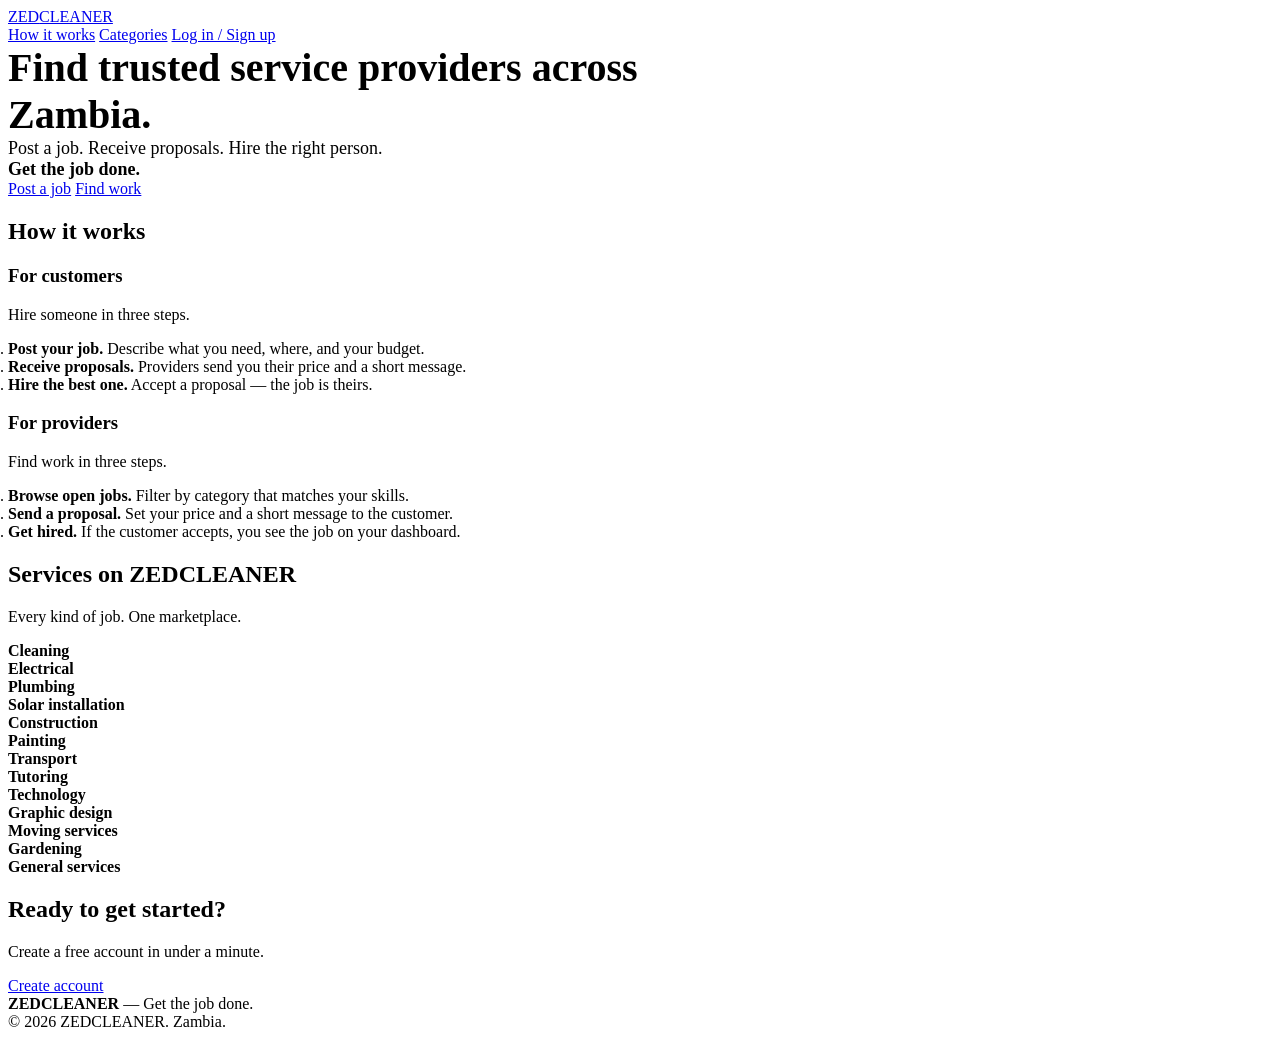
==== index.html @ 7446466c "Add index.html — landing page" ====
<!DOCTYPE html>
<html lang="en">
<head>
  <meta charset="UTF-8" />
  <meta name="viewport" content="width=device-width, initial-scale=1.0" />
  <title>ZEDCLEANER — Get the job done.</title>
  <meta name="description" content="ZEDCLEANER is a service marketplace for Zambia. Post a job, receive proposals, hire the right person." />

  <!-- The ONLY stylesheet in the project -->
  <link rel="stylesheet" href="assets/css/style.css" />
</head>
<body>

  <!-- ========== NAVBAR ========== -->
  <header class="navbar">
    <div class="container navbar-inner">
      <a href="index.html" class="brand">ZED<span>CLEANER</span></a>
      <nav class="nav-links">
        <a href="#how">How it works</a>
        <a href="#categories">Categories</a>
        <a href="auth.html" class="btn btn-primary btn-sm">Log in / Sign up</a>
      </nav>
    </div>
  </header>

  <!-- ========== HERO ========== -->
  <section class="section">
    <div class="container center">
      <h1 style="font-size: 40px; max-width: 720px; margin: 0 auto var(--sp-3);">
        Find trusted service providers across Zambia.
      </h1>
      <p class="muted" style="font-size: 18px; max-width: 600px; margin: 0 auto var(--sp-5);">
        Post a job. Receive proposals. Hire the right person.<br />
        <strong style="color: var(--blue-600);">Get the job done.</strong>
      </p>
      <div class="flex" style="justify-content: center; flex-wrap: wrap;">
        <a href="auth.html" class="btn btn-primary">Post a job</a>
        <a href="auth.html" class="btn btn-outline">Find work</a>
      </div>
    </div>
  </section>

  <!-- ========== HOW IT WORKS ========== -->
  <section id="how" class="section" style="background: var(--white); border-top: 1px solid var(--line); border-bottom: 1px solid var(--line);">
    <div class="container">
      <h2 class="center mb-4">How it works</h2>

      <div class="grid grid-2">

        <!-- Customer flow -->
        <div class="card">
          <h3>For customers</h3>
          <p class="muted small">Hire someone in three steps.</p>
          <ol style="padding-left: var(--sp-5); color: var(--ink-700);">
            <li class="mb-2"><strong>Post your job.</strong> Describe what you need, where, and your budget.</li>
            <li class="mb-2"><strong>Receive proposals.</strong> Providers send you their price and a short message.</li>
            <li><strong>Hire the best one.</strong> Accept a proposal — the job is theirs.</li>
          </ol>
        </div>

        <!-- Provider flow -->
        <div class="card">
          <h3>For providers</h3>
          <p class="muted small">Find work in three steps.</p>
          <ol style="padding-left: var(--sp-5); color: var(--ink-700);">
            <li class="mb-2"><strong>Browse open jobs.</strong> Filter by category that matches your skills.</li>
            <li class="mb-2"><strong>Send a proposal.</strong> Set your price and a short message to the customer.</li>
            <li><strong>Get hired.</strong> If the customer accepts, you see the job on your dashboard.</li>
          </ol>
        </div>

      </div>
    </div>
  </section>

  <!-- ========== CATEGORIES ========== -->
  <section id="categories" class="section">
    <div class="container">
      <h2 class="center">Services on ZEDCLEANER</h2>
      <p class="center muted mb-4">Every kind of job. One marketplace.</p>

      <div class="grid grid-3">
        <div class="card center"><strong>Cleaning</strong></div>
        <div class="card center"><strong>Electrical</strong></div>
        <div class="card center"><strong>Plumbing</strong></div>
        <div class="card center"><strong>Solar installation</strong></div>
        <div class="card center"><strong>Construction</strong></div>
        <div class="card center"><strong>Painting</strong></div>
        <div class="card center"><strong>Transport</strong></div>
        <div class="card center"><strong>Tutoring</strong></div>
        <div class="card center"><strong>Technology</strong></div>
        <div class="card center"><strong>Graphic design</strong></div>
        <div class="card center"><strong>Moving services</strong></div>
        <div class="card center"><strong>Gardening</strong></div>
        <div class="card center"><strong>General services</strong></div>
      </div>
    </div>
  </section>

  <!-- ========== CTA ========== -->
  <section class="section">
    <div class="container">
      <div class="card center" style="background: var(--blue-50); border-color: var(--blue-100); padding: var(--sp-7) var(--sp-5);">
        <h2>Ready to get started?</h2>
        <p class="muted mb-4">Create a free account in under a minute.</p>
        <a href="auth.html" class="btn btn-primary">Create account</a>
      </div>
    </div>
  </section>

  <!-- ========== FOOTER ========== -->
  <footer class="footer">
    <div class="container flex-between flex-wrap">
      <div><strong>ZEDCLEANER</strong> — Get the job done.</div>
      <div class="small">© <span id="year"></span> ZEDCLEANER. Zambia.</div>
    </div>
  </footer>

  <!-- Tiny inline script — sets the year in the footer.
       This is the ONLY JS on this page, and it's harmless. -->
  <script>
    document.getElementById("year").textContent = new Date().getFullYear();
  </script>
</body>
</html>
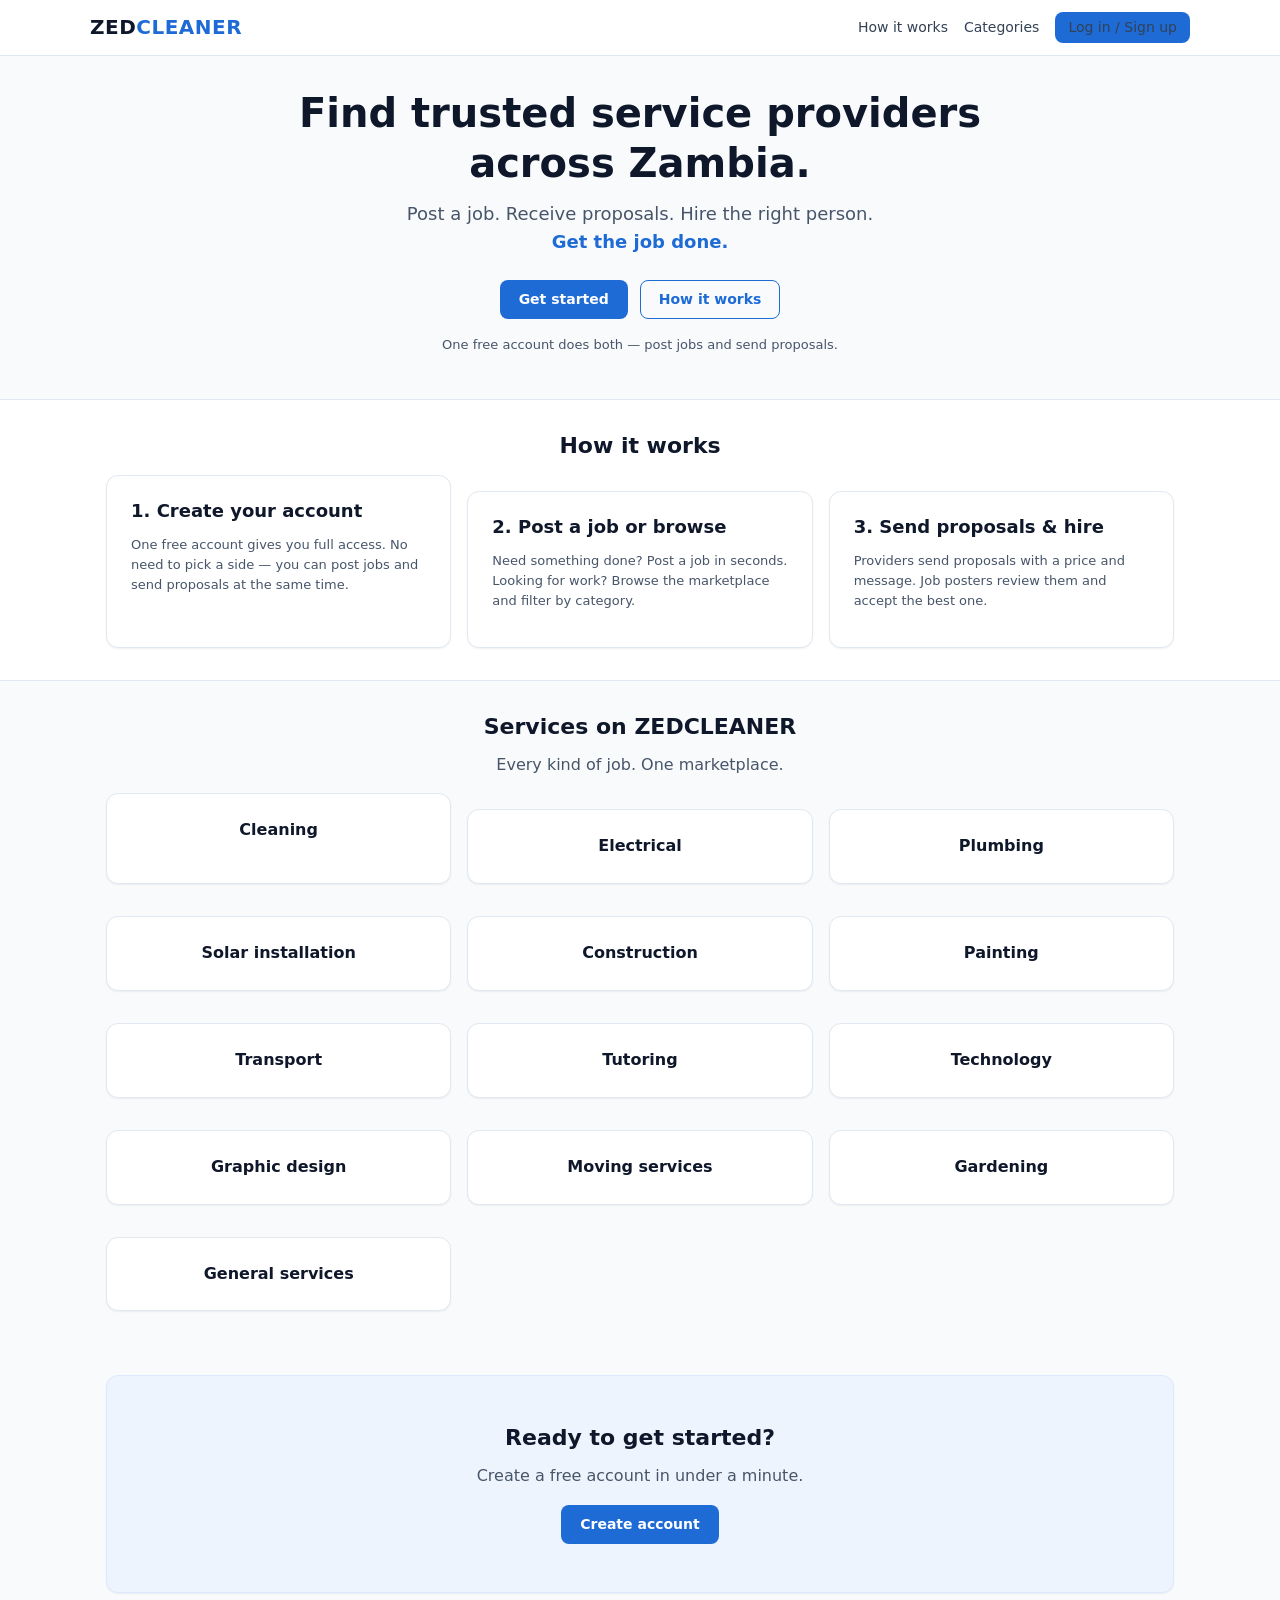
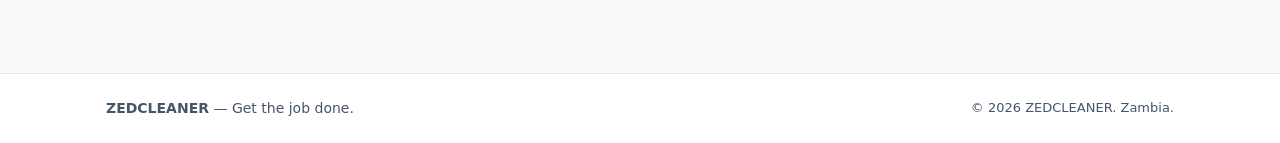
==== commit 2617e9ea: "Update index.html — point at unified flow" ====
--- a/index.html
+++ b/index.html
@@ -6,7 +6,6 @@
   <title>ZEDCLEANER — Get the job done.</title>
   <meta name="description" content="ZEDCLEANER is a service marketplace for Zambia. Post a job, receive proposals, hire the right person." />
 
-  <!-- The ONLY stylesheet in the project -->
   <link rel="stylesheet" href="assets/css/style.css" />
 </head>
 <body>
@@ -34,9 +33,10 @@
         <strong style="color: var(--blue-600);">Get the job done.</strong>
       </p>
       <div class="flex" style="justify-content: center; flex-wrap: wrap;">
-        <a href="auth.html" class="btn btn-primary">Post a job</a>
-        <a href="auth.html" class="btn btn-outline">Find work</a>
+        <a href="auth.html" class="btn btn-primary">Get started</a>
+        <a href="#how" class="btn btn-outline">How it works</a>
       </div>
+      <p class="small muted mt-4">One free account does both — post jobs and send proposals.</p>
     </div>
   </section>
 
@@ -45,28 +45,30 @@
     <div class="container">
       <h2 class="center mb-4">How it works</h2>
 
-      <div class="grid grid-2">
+      <div class="grid grid-3">
 
-        <!-- Customer flow -->
         <div class="card">
-          <h3>For customers</h3>
-          <p class="muted small">Hire someone in three steps.</p>
-          <ol style="padding-left: var(--sp-5); color: var(--ink-700);">
-            <li class="mb-2"><strong>Post your job.</strong> Describe what you need, where, and your budget.</li>
-            <li class="mb-2"><strong>Receive proposals.</strong> Providers send you their price and a short message.</li>
-            <li><strong>Hire the best one.</strong> Accept a proposal — the job is theirs.</li>
-          </ol>
+          <h3>1. Create your account</h3>
+          <p class="muted small">
+            One free account gives you full access. No need to pick a side —
+            you can post jobs and send proposals at the same time.
+          </p>
         </div>
 
-        <!-- Provider flow -->
         <div class="card">
-          <h3>For providers</h3>
-          <p class="muted small">Find work in three steps.</p>
-          <ol style="padding-left: var(--sp-5); color: var(--ink-700);">
-            <li class="mb-2"><strong>Browse open jobs.</strong> Filter by category that matches your skills.</li>
-            <li class="mb-2"><strong>Send a proposal.</strong> Set your price and a short message to the customer.</li>
-            <li><strong>Get hired.</strong> If the customer accepts, you see the job on your dashboard.</li>
-          </ol>
+          <h3>2. Post a job or browse</h3>
+          <p class="muted small">
+            Need something done? Post a job in seconds. Looking for work?
+            Browse the marketplace and filter by category.
+          </p>
+        </div>
+
+        <div class="card">
+          <h3>3. Send proposals & hire</h3>
+          <p class="muted small">
+            Providers send proposals with a price and message. Job posters
+            review them and accept the best one.
+          </p>
         </div>
 
       </div>
@@ -116,8 +118,6 @@
     </div>
   </footer>
 
-  <!-- Tiny inline script — sets the year in the footer.
-       This is the ONLY JS on this page, and it's harmless. -->
   <script>
     document.getElementById("year").textContent = new Date().getFullYear();
   </script>
--- a/assets/css/style.css
+++ b/assets/css/style.css
@@ -0,0 +1,679 @@
+/* ============================================================
+   ZEDCLEANER — assets/css/style.css
+   ------------------------------------------------------------
+   The ONLY stylesheet in the project.
+   Every HTML page links to this file.
+
+   SECTIONS:
+     1. Design tokens (colors, spacing)
+     2. Base / reset
+     3. Typography
+     4. Layout (container, grid, flex)
+     5. Navbar
+     6. Footer
+     7. Buttons
+     8. Forms
+     9. Cards
+    10. Badges (status pills)
+    11. Alerts (messages)
+    12. Auth page
+    13. Dashboard shell
+    14. Job cards
+    15. Proposal cards
+    16. Tables (admin)
+    17. Empty states
+    18. Responsive
+   ============================================================ */
+
+
+/* ============================================================
+   1. DESIGN TOKENS
+   ============================================================ */
+:root {
+  /* Brand blues */
+  --blue-700: #1755ab;
+  --blue-600: #1e6bd6;
+  --blue-500: #3b82f6;
+  --blue-100: #dbeafe;
+  --blue-50:  #eef4fd;
+
+  /* Text + structure */
+  --ink-900: #0f172a;
+  --ink-700: #334155;
+  --ink-600: #475569;
+  --ink-400: #94a3b8;
+  --line:    #e2e8f0;
+  --bg:      #f8fafc;
+  --white:   #ffffff;
+
+  /* Status */
+  --green:   #16a34a;
+  --green-bg:#dcfce7;
+  --red:     #dc2626;
+  --red-bg:  #fee2e2;
+  --amber:   #d97706;
+  --amber-bg:#fef3c7;
+
+  /* Spacing scale */
+  --sp-1: 4px;
+  --sp-2: 8px;
+  --sp-3: 12px;
+  --sp-4: 16px;
+  --sp-5: 24px;
+  --sp-6: 32px;
+  --sp-7: 48px;
+
+  /* Radius + shadow */
+  --radius:    8px;
+  --radius-lg: 12px;
+  --shadow-sm: 0 1px 2px rgba(15, 23, 42, 0.06);
+  --shadow-md: 0 4px 12px rgba(15, 23, 42, 0.08);
+
+  /* Font */
+  --font: system-ui, -apple-system, "Segoe UI", Roboto, Helvetica, Arial, sans-serif;
+}
+
+
+/* ============================================================
+   2. BASE / RESET
+   ============================================================ */
+*, *::before, *::after { box-sizing: border-box; }
+
+html, body { margin: 0; padding: 0; }
+
+body {
+  font-family: var(--font);
+  font-size: 16px;
+  line-height: 1.55;
+  color: var(--ink-900);
+  background: var(--bg);
+  min-height: 100vh;
+}
+
+img { max-width: 100%; display: block; }
+
+a { color: var(--blue-600); text-decoration: none; }
+a:hover { text-decoration: underline; }
+
+
+/* ============================================================
+   3. TYPOGRAPHY
+   ============================================================ */
+h1, h2, h3, h4 {
+  color: var(--ink-900);
+  line-height: 1.25;
+  margin: 0 0 var(--sp-3) 0;
+  font-weight: 700;
+}
+h1 { font-size: 28px; }
+h2 { font-size: 22px; }
+h3 { font-size: 18px; }
+h4 { font-size: 16px; }
+
+p  { margin: 0 0 var(--sp-3) 0; color: var(--ink-700); }
+
+.muted   { color: var(--ink-600); }
+.small   { font-size: 13px; }
+.center  { text-align: center; }
+
+
+/* ============================================================
+   4. LAYOUT
+   ============================================================ */
+.container {
+  width: 100%;
+  max-width: 1100px;
+  margin: 0 auto;
+  padding: 0 var(--sp-4);
+}
+
+.container-narrow {
+  max-width: 520px;
+}
+
+.section {
+  padding: var(--sp-6) 0;
+}
+
+.grid   { display: grid; gap: var(--sp-4); }
+.grid-2 { grid-template-columns: repeat(2, 1fr); }
+.grid-3 { grid-template-columns: repeat(3, 1fr); }
+
+.flex         { display: flex; gap: var(--sp-3); }
+.flex-between { display: flex; justify-content: space-between; align-items: center; gap: var(--sp-3); }
+.flex-wrap    { flex-wrap: wrap; }
+.flex-col     { flex-direction: column; }
+.items-center { align-items: center; }
+
+.mt-2 { margin-top: var(--sp-2); }
+.mt-4 { margin-top: var(--sp-4); }
+.mt-6 { margin-top: var(--sp-6); }
+.mb-2 { margin-bottom: var(--sp-2); }
+.mb-4 { margin-bottom: var(--sp-4); }
+
+
+/* ============================================================
+   5. NAVBAR
+   ============================================================ */
+.navbar {
+  background: var(--white);
+  border-bottom: 1px solid var(--line);
+  position: sticky;
+  top: 0;
+  z-index: 100;
+}
+.navbar-inner {
+  display: flex;
+  justify-content: space-between;
+  align-items: center;
+  padding: var(--sp-3) 0;
+}
+.brand {
+  font-weight: 800;
+  font-size: 20px;
+  color: var(--ink-900);
+  letter-spacing: 0.5px;
+}
+.brand span { color: var(--blue-600); }
+.brand:hover { text-decoration: none; }
+
+.nav-links {
+  display: flex;
+  gap: var(--sp-4);
+  align-items: center;
+}
+.nav-links a {
+  color: var(--ink-700);
+  font-weight: 500;
+  font-size: 14px;
+}
+.nav-links a:hover { color: var(--blue-600); text-decoration: none; }
+
+
+/* ============================================================
+   6. FOOTER
+   ============================================================ */
+.footer {
+  border-top: 1px solid var(--line);
+  margin-top: var(--sp-7);
+  padding: var(--sp-5) 0;
+  color: var(--ink-600);
+  font-size: 14px;
+  background: var(--white);
+}
+
+
+/* ============================================================
+   7. BUTTONS
+   ============================================================ */
+.btn {
+  display: inline-flex;
+  align-items: center;
+  justify-content: center;
+  gap: var(--sp-2);
+  padding: 10px 18px;
+  border-radius: var(--radius);
+  border: 1px solid transparent;
+  font-family: inherit;
+  font-size: 14px;
+  font-weight: 600;
+  cursor: pointer;
+  transition: background 0.15s, border-color 0.15s, color 0.15s;
+  text-decoration: none;
+  line-height: 1.2;
+}
+.btn:hover { text-decoration: none; }
+
+.btn-primary {
+  background: var(--blue-600);
+  color: var(--white);
+}
+.btn-primary:hover { background: var(--blue-700); }
+
+.btn-outline {
+  background: transparent;
+  color: var(--blue-600);
+  border-color: var(--blue-600);
+}
+.btn-outline:hover { background: var(--blue-50); }
+
+.btn-ghost {
+  background: transparent;
+  color: var(--ink-700);
+  border-color: var(--line);
+}
+.btn-ghost:hover { background: var(--bg); }
+
+.btn-danger {
+  background: var(--red);
+  color: var(--white);
+}
+.btn-danger:hover { background: #b91c1c; }
+
+.btn-success {
+  background: var(--green);
+  color: var(--white);
+}
+.btn-success:hover { background: #15803d; }
+
+.btn-sm { padding: 6px 12px; font-size: 13px; }
+.btn-block { width: 100%; }
+
+.btn:disabled {
+  opacity: 0.5;
+  cursor: not-allowed;
+}
+
+
+/* ============================================================
+   8. FORMS
+   ============================================================ */
+.field { margin-bottom: var(--sp-4); }
+
+.field label {
+  display: block;
+  margin-bottom: var(--sp-2);
+  font-size: 14px;
+  font-weight: 600;
+  color: var(--ink-700);
+}
+
+.input,
+.select,
+.textarea {
+  width: 100%;
+  padding: 10px 12px;
+  border: 1px solid var(--line);
+  border-radius: var(--radius);
+  font-family: inherit;
+  font-size: 15px;
+  background: var(--white);
+  color: var(--ink-900);
+  transition: border-color 0.15s, box-shadow 0.15s;
+}
+.input:focus,
+.select:focus,
+.textarea:focus {
+  outline: none;
+  border-color: var(--blue-500);
+  box-shadow: 0 0 0 3px var(--blue-100);
+}
+
+.textarea {
+  min-height: 110px;
+  resize: vertical;
+}
+
+.field-hint {
+  font-size: 12px;
+  color: var(--ink-600);
+  margin-top: var(--sp-1);
+}
+
+
+/* ============================================================
+   9. CARDS
+   ============================================================ */
+.card {
+  background: var(--white);
+  border: 1px solid var(--line);
+  border-radius: var(--radius-lg);
+  padding: var(--sp-5);
+  box-shadow: var(--shadow-sm);
+}
+.card + .card { margin-top: var(--sp-4); }
+
+.card-header {
+  display: flex;
+  justify-content: space-between;
+  align-items: flex-start;
+  gap: var(--sp-3);
+  margin-bottom: var(--sp-3);
+}
+
+.card-title {
+  margin: 0;
+  font-size: 17px;
+  font-weight: 700;
+}
+
+.card-meta {
+  display: flex;
+  gap: var(--sp-3);
+  flex-wrap: wrap;
+  font-size: 13px;
+  color: var(--ink-600);
+  margin-top: var(--sp-2);
+}
+
+
+/* ============================================================
+   10. BADGES
+   ============================================================ */
+.badge {
+  display: inline-block;
+  padding: 3px 10px;
+  border-radius: 999px;
+  font-size: 12px;
+  font-weight: 700;
+  text-transform: uppercase;
+  letter-spacing: 0.3px;
+}
+
+.badge-open     { background: var(--blue-50); color: var(--blue-700); }
+.badge-hired    { background: var(--green-bg); color: var(--green); }
+.badge-closed   { background: var(--line);    color: var(--ink-600); }
+
+.badge-pending  { background: var(--amber-bg); color: var(--amber); }
+.badge-accepted { background: var(--green-bg); color: var(--green); }
+.badge-rejected { background: var(--red-bg);   color: var(--red); }
+
+.badge-category {
+  background: var(--blue-50);
+  color: var(--blue-700);
+  text-transform: none;
+  letter-spacing: 0;
+  font-weight: 600;
+}
+
+
+/* ============================================================
+   11. ALERTS
+   ============================================================ */
+.alert {
+  padding: var(--sp-3) var(--sp-4);
+  border-radius: var(--radius);
+  font-size: 14px;
+  margin-bottom: var(--sp-4);
+  border: 1px solid transparent;
+}
+.alert-error   { background: var(--red-bg);   color: #7f1d1d; border-color: #fecaca; }
+.alert-success { background: var(--green-bg); color: #14532d; border-color: #bbf7d0; }
+.alert-info    { background: var(--blue-50);  color: var(--blue-700); border-color: var(--blue-100); }
+
+
+/* ============================================================
+   12. AUTH PAGE
+   ============================================================ */
+.auth-wrap {
+  min-height: 100vh;
+  display: flex;
+  align-items: center;
+  justify-content: center;
+  padding: var(--sp-5) var(--sp-4);
+  background: linear-gradient(180deg, var(--blue-50) 0%, var(--bg) 100%);
+}
+.auth-card {
+  width: 100%;
+  max-width: 460px;
+  background: var(--white);
+  border: 1px solid var(--line);
+  border-radius: var(--radius-lg);
+  padding: var(--sp-6);
+  box-shadow: var(--shadow-md);
+}
+.auth-logo {
+  font-size: 24px;
+  font-weight: 800;
+  text-align: center;
+  margin-bottom: var(--sp-2);
+}
+.auth-logo span { color: var(--blue-600); }
+.auth-tagline {
+  text-align: center;
+  color: var(--ink-600);
+  font-size: 14px;
+  margin-bottom: var(--sp-5);
+}
+
+.tabs {
+  display: flex;
+  border-bottom: 1px solid var(--line);
+  margin-bottom: var(--sp-5);
+}
+.tab {
+  flex: 1;
+  padding: var(--sp-3);
+  text-align: center;
+  font-weight: 600;
+  font-size: 14px;
+  color: var(--ink-600);
+  cursor: pointer;
+  border-bottom: 2px solid transparent;
+  background: none;
+  border-top: none;
+  border-left: none;
+  border-right: none;
+  font-family: inherit;
+}
+.tab.active {
+  color: var(--blue-600);
+  border-bottom-color: var(--blue-600);
+}
+.tab:hover { color: var(--blue-600); }
+
+.role-picker {
+  display: grid;
+  grid-template-columns: 1fr 1fr;
+  gap: var(--sp-2);
+  margin-bottom: var(--sp-4);
+}
+.role-option {
+  border: 2px solid var(--line);
+  border-radius: var(--radius);
+  padding: var(--sp-3);
+  text-align: center;
+  cursor: pointer;
+  font-size: 14px;
+  font-weight: 600;
+  color: var(--ink-700);
+  background: var(--white);
+}
+.role-option.selected {
+  border-color: var(--blue-600);
+  background: var(--blue-50);
+  color: var(--blue-700);
+}
+
+
+/* ============================================================
+   13. DASHBOARD SHELL
+   ============================================================ */
+.page {
+  padding: var(--sp-5) 0 var(--sp-7);
+}
+.page-header {
+  display: flex;
+  justify-content: space-between;
+  align-items: flex-start;
+  gap: var(--sp-4);
+  flex-wrap: wrap;
+  margin-bottom: var(--sp-5);
+}
+.page-title {
+  margin: 0 0 var(--sp-1) 0;
+  font-size: 24px;
+}
+.page-subtitle {
+  color: var(--ink-600);
+  font-size: 14px;
+  margin: 0;
+}
+
+.stat-row {
+  display: grid;
+  grid-template-columns: repeat(4, 1fr);
+  gap: var(--sp-3);
+  margin-bottom: var(--sp-5);
+}
+.stat {
+  background: var(--white);
+  border: 1px solid var(--line);
+  border-radius: var(--radius-lg);
+  padding: var(--sp-4);
+  box-shadow: var(--shadow-sm);
+}
+.stat-label {
+  font-size: 12px;
+  color: var(--ink-600);
+  text-transform: uppercase;
+  letter-spacing: 0.4px;
+  font-weight: 600;
+}
+.stat-value {
+  font-size: 26px;
+  font-weight: 800;
+  color: var(--ink-900);
+  margin-top: var(--sp-1);
+}
+
+.toolbar {
+  display: flex;
+  gap: var(--sp-3);
+  flex-wrap: wrap;
+  align-items: center;
+  margin-bottom: var(--sp-4);
+}
+.toolbar .input,
+.toolbar .select {
+  max-width: 260px;
+}
+
+
+/* ============================================================
+   14. JOB CARDS
+   ============================================================ */
+.job-list {
+  display: grid;
+  gap: var(--sp-3);
+}
+.job-card {
+  background: var(--white);
+  border: 1px solid var(--line);
+  border-radius: var(--radius-lg);
+  padding: var(--sp-4);
+  box-shadow: var(--shadow-sm);
+  transition: border-color 0.15s, box-shadow 0.15s;
+}
+.job-card:hover {
+  border-color: var(--blue-500);
+  box-shadow: var(--shadow-md);
+}
+.job-card h3 {
+  margin: 0 0 var(--sp-2) 0;
+  font-size: 17px;
+}
+.job-card .desc {
+  color: var(--ink-700);
+  font-size: 14px;
+  margin: var(--sp-2) 0;
+  display: -webkit-box;
+  -webkit-line-clamp: 2;
+  -webkit-box-orient: vertical;
+  overflow: hidden;
+}
+.job-card .meta {
+  display: flex;
+  gap: var(--sp-3);
+  flex-wrap: wrap;
+  font-size: 13px;
+  color: var(--ink-600);
+  margin-top: var(--sp-3);
+}
+
+
+/* ============================================================
+   15. PROPOSAL CARDS
+   ============================================================ */
+.proposal {
+  border: 1px solid var(--line);
+  border-radius: var(--radius-lg);
+  padding: var(--sp-4);
+  background: var(--white);
+  margin-top: var(--sp-3);
+}
+.proposal + .proposal { margin-top: var(--sp-3); }
+.proposal .price {
+  font-size: 18px;
+  font-weight: 800;
+  color: var(--blue-700);
+}
+.proposal .msg {
+  background: var(--bg);
+  border-left: 3px solid var(--blue-500);
+  padding: var(--sp-2) var(--sp-3);
+  border-radius: var(--radius);
+  font-size: 14px;
+  color: var(--ink-700);
+  margin: var(--sp-3) 0;
+}
+.proposal .actions {
+  display: flex;
+  gap: var(--sp-2);
+  margin-top: var(--sp-3);
+}
+
+
+/* ============================================================
+   16. TABLES (ADMIN)
+   ============================================================ */
+.table-wrap {
+  overflow-x: auto;
+  border: 1px solid var(--line);
+  border-radius: var(--radius-lg);
+  background: var(--white);
+}
+table {
+  width: 100%;
+  border-collapse: collapse;
+  font-size: 14px;
+}
+th, td {
+  text-align: left;
+  padding: var(--sp-3) var(--sp-4);
+  border-bottom: 1px solid var(--line);
+}
+th {
+  background: var(--bg);
+  font-weight: 700;
+  font-size: 13px;
+  color: var(--ink-700);
+  text-transform: uppercase;
+  letter-spacing: 0.3px;
+}
+tr:last-child td { border-bottom: none; }
+
+
+/* ============================================================
+   17. EMPTY STATES
+   ============================================================ */
+.empty {
+  text-align: center;
+  padding: var(--sp-7) var(--sp-4);
+  color: var(--ink-600);
+  border: 1px dashed var(--line);
+  border-radius: var(--radius-lg);
+  background: var(--white);
+}
+.empty h3 { color: var(--ink-700); }
+
+
+/* ============================================================
+   18. RESPONSIVE
+   ============================================================ */
+@media (max-width: 720px) {
+  .grid-2, .grid-3 { grid-template-columns: 1fr; }
+  .stat-row        { grid-template-columns: 1fr 1fr; }
+  .container       { padding: 0 var(--sp-3); }
+  .nav-links       { gap: var(--sp-3); }
+  .nav-links a     { font-size: 13px; }
+  .page-title      { font-size: 20px; }
+  .toolbar .input,
+  .toolbar .select { max-width: 100%; width: 100%; }
+}
+
+@media (max-width: 480px) {
+  .stat-row { grid-template-columns: 1fr; }
+  .brand    { font-size: 17px; }
+  .auth-card{ padding: var(--sp-4); }
+}
